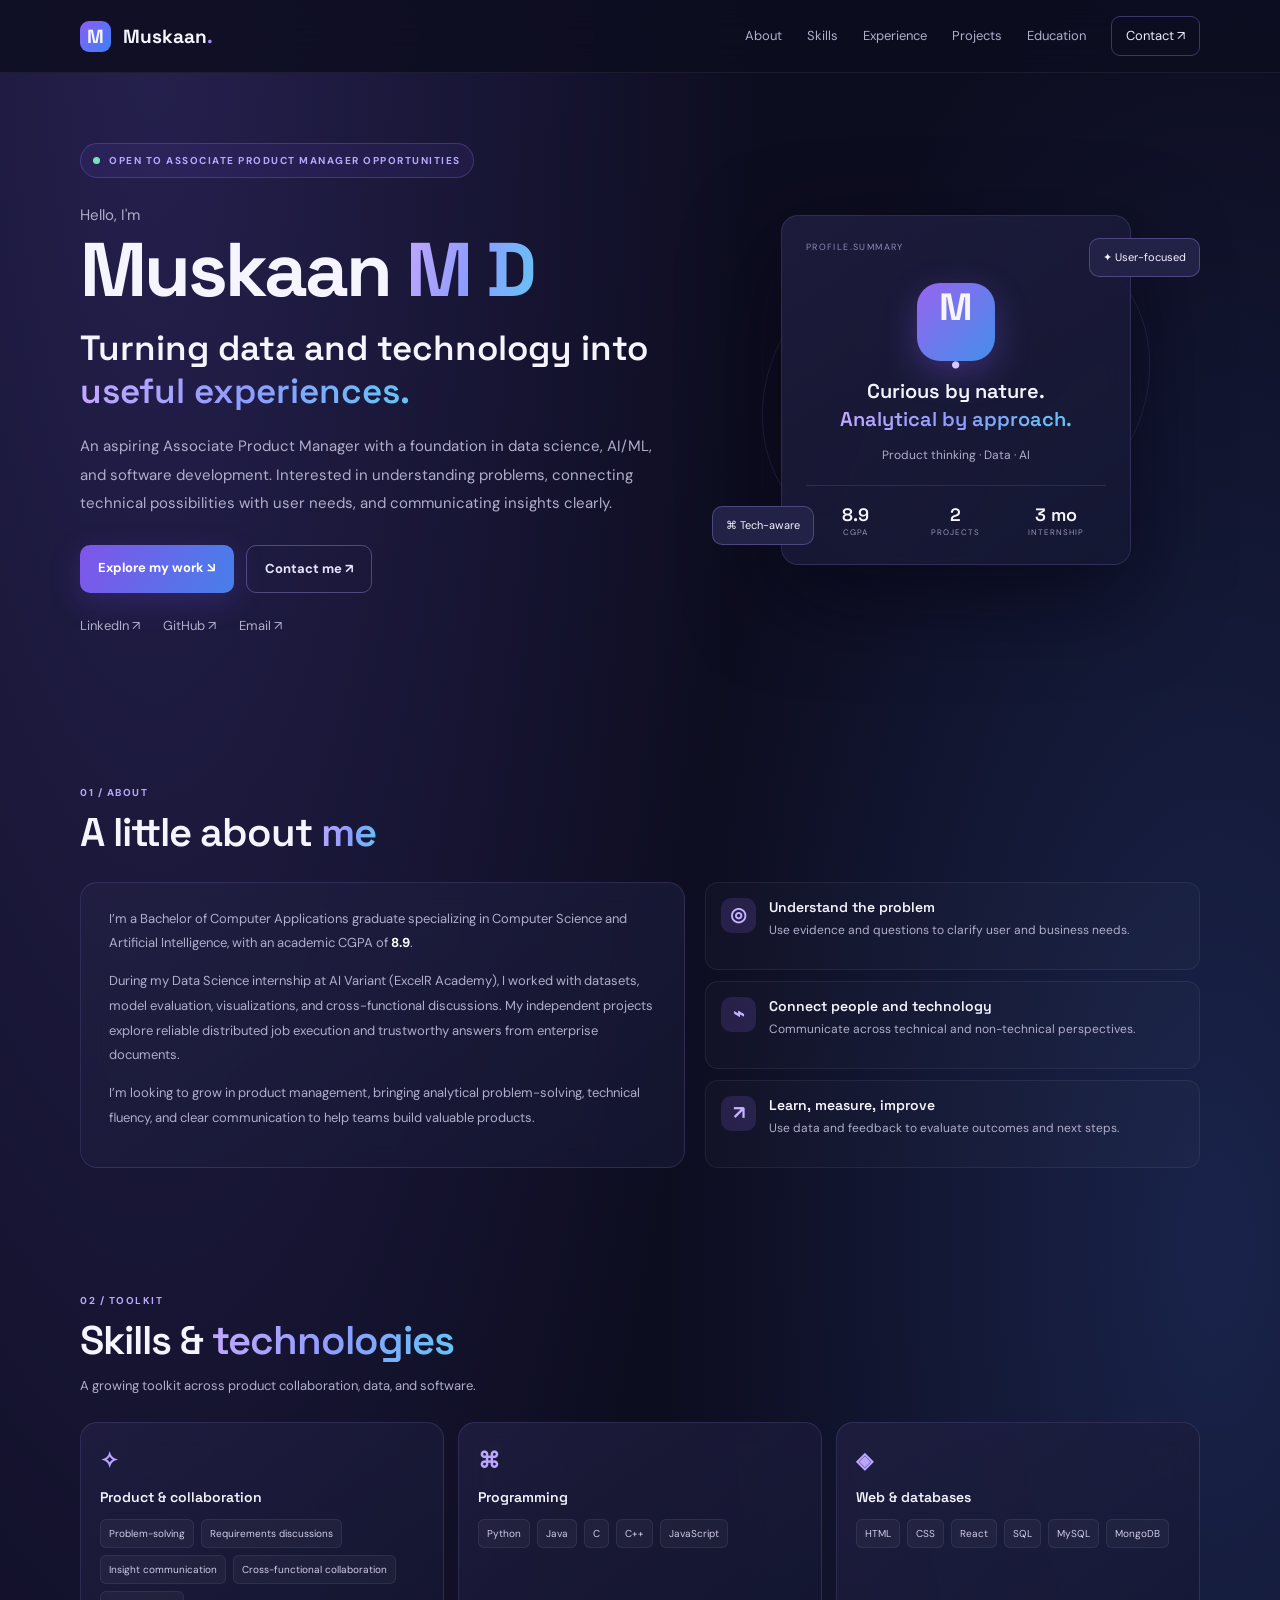
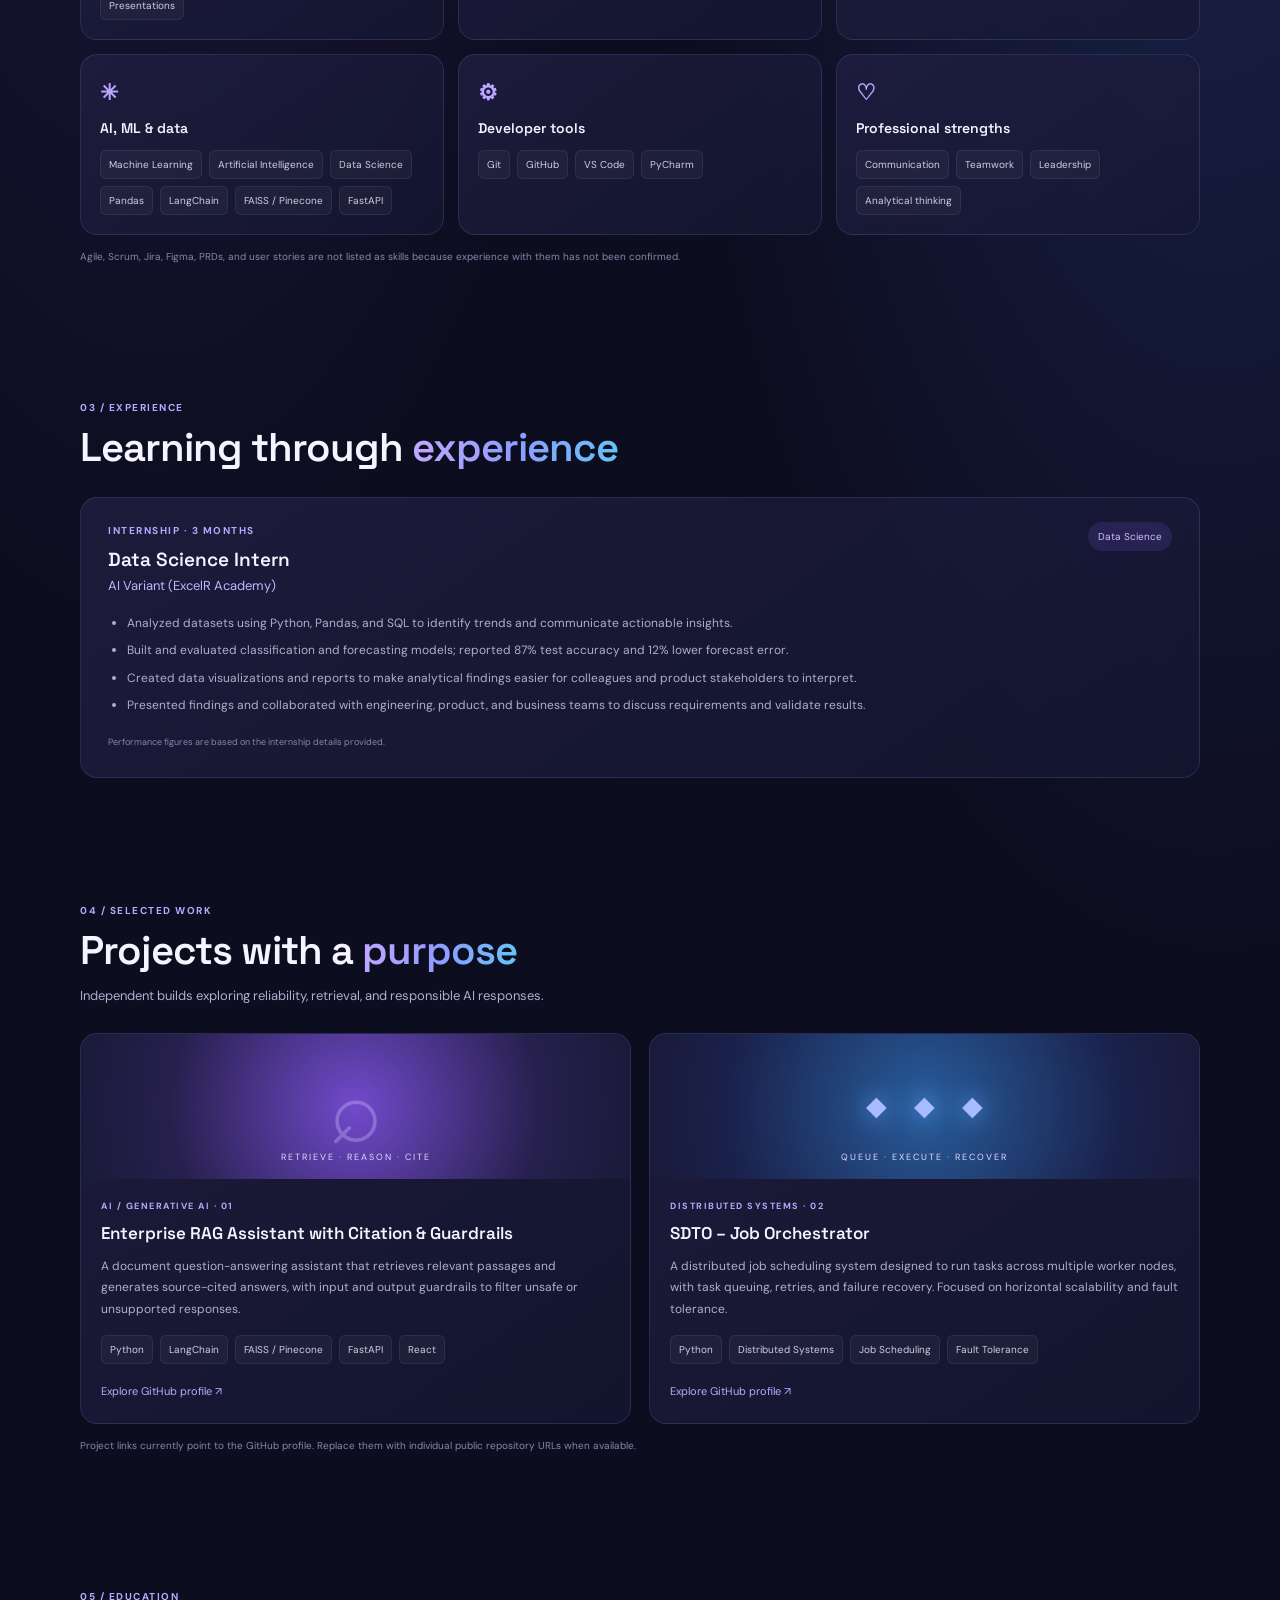
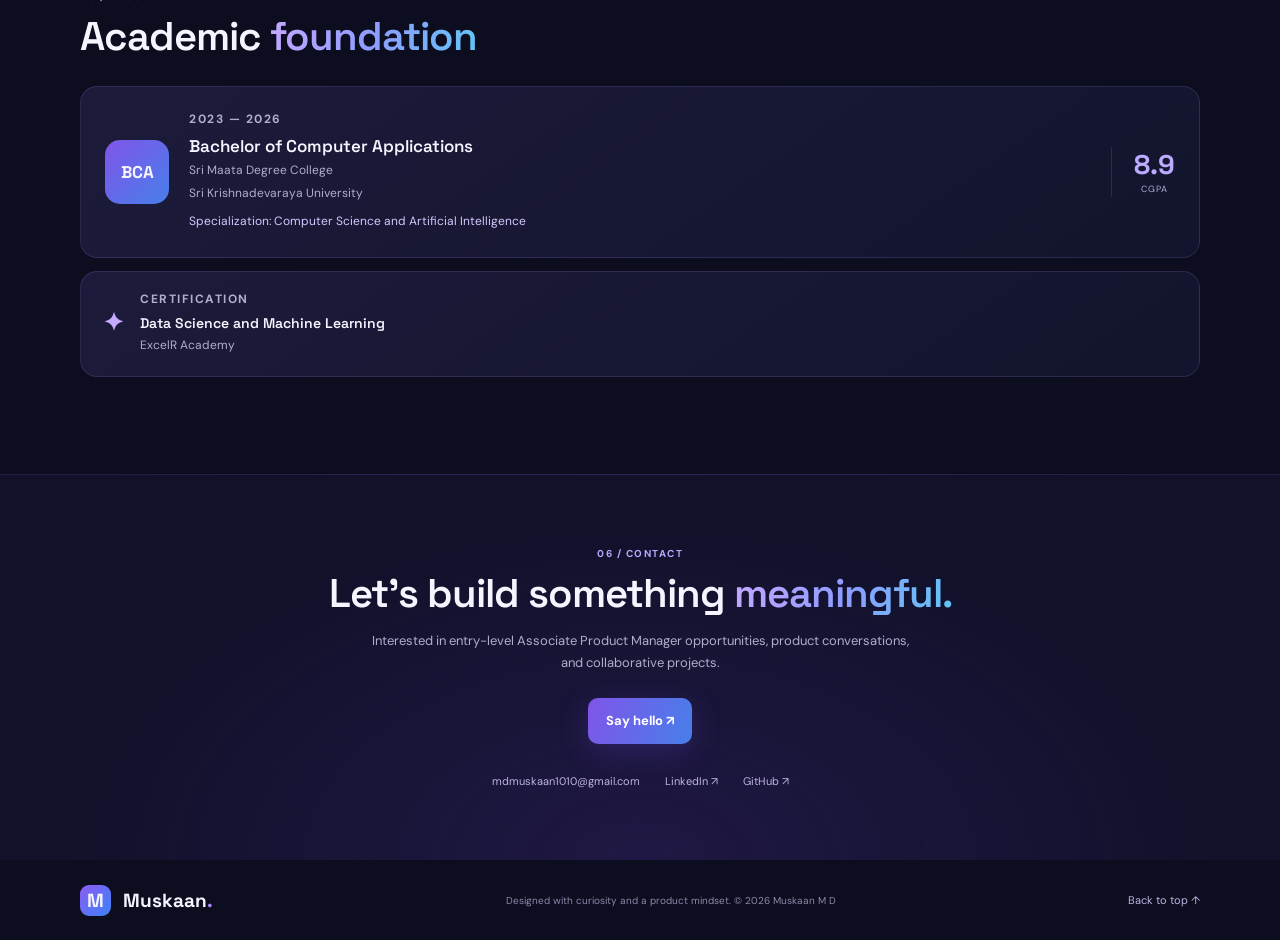
==== index.html @ cc20b36e "Add files via upload" ====
<!doctype html>
<html lang="en"><head>
<meta charset="utf-8"><meta name="viewport" content="width=device-width,initial-scale=1">
<meta name="description" content="Muskaan M D — aspiring Associate Product Manager, Data Science and AI/ML.">
<meta name="theme-color" content="#111027"><title>Muskaan M D | Associate Product Manager</title>
<link rel="preconnect" href="https://fonts.googleapis.com"><link rel="preconnect" href="https://fonts.gstatic.com" crossorigin>
<link href="https://fonts.googleapis.com/css2?family=DM+Sans:wght@400;500;600;700&family=Space+Grotesk:wght@500;600;700&display=swap" rel="stylesheet">
<link rel="stylesheet" href="styles.css"></head><body>
<header><nav class="nav wrap"><a class="brand" href="#home"><b>M</b> Muskaan<span>.</span></a><button class="menu" aria-label="Toggle menu">☰</button>
<div class="links"><a href="#about">About</a><a href="#skills">Skills</a><a href="#experience">Experience</a><a href="#projects">Projects</a><a href="#education">Education</a><a class="navbtn" href="#contact">Contact ↗</a></div></nav></header>
<main>
<section class="hero wrap" id="home"><div>
<div class="eyebrow"><i></i> OPEN TO ASSOCIATE PRODUCT MANAGER OPPORTUNITIES</div><p class="hello">Hello, I'm</p>
<h1>Muskaan <em>M D</em></h1><h2>Turning data and technology into <em>useful experiences.</em></h2>
<p class="lead">An aspiring Associate Product Manager with a foundation in data science, AI/ML, and software development. Interested in understanding problems, connecting technical possibilities with user needs, and communicating insights clearly.</p>
<div class="actions"><a class="primary" href="#projects">Explore my work ↘</a><a class="secondary" href="mailto:mdmuskaan1010@gmail.com">Contact me ↗</a></div>
<div class="social"><a href="https://www.linkedin.com/in/muskaan-m-d-4bb947451/" target="_blank" rel="noreferrer">LinkedIn ↗</a><a href="https://github.com/Muskaan1010" target="_blank" rel="noreferrer">GitHub ↗</a><a href="mailto:mdmuskaan1010@gmail.com">Email ↗</a></div>
</div><div class="visual"><div class="orbit"></div><div class="profile glass"><small>PROFILE.SUMMARY</small><div class="avatar">M<span>.</span></div><h3>Curious by nature.<br><em>Analytical by approach.</em></h3><p>Product thinking · Data · AI</p><div class="stats"><div><b>8.9</b><small>CGPA</small></div><div><b>2</b><small>PROJECTS</small></div><div><b>3 mo</b><small>INTERNSHIP</small></div></div></div><span class="chip top">✦ User-focused</span><span class="chip bottom">⌘ Tech-aware</span></div></section>
<section class="section wrap" id="about"><p class="kicker">01 / ABOUT</p><h2>A little about <em>me</em></h2><div class="aboutgrid"><article class="glass about"><p>I’m a Bachelor of Computer Applications graduate specializing in Computer Science and Artificial Intelligence, with an academic CGPA of <strong>8.9</strong>.</p><p>During my Data Science internship at AI Variant (ExcelR Academy), I worked with datasets, model evaluation, visualizations, and cross-functional discussions. My independent projects explore reliable distributed job execution and trustworthy answers from enterprise documents.</p><p>I’m looking to grow in product management, bringing analytical problem-solving, technical fluency, and clear communication to help teams build valuable products.</p></article><div class="focus"><article><b>◎</b><div><h3>Understand the problem</h3><p>Use evidence and questions to clarify user and business needs.</p></div></article><article><b>⌁</b><div><h3>Connect people and technology</h3><p>Communicate across technical and non-technical perspectives.</p></div></article><article><b>↗</b><div><h3>Learn, measure, improve</h3><p>Use data and feedback to evaluate outcomes and next steps.</p></div></article></div></div></section>
<section class="section wrap" id="skills"><p class="kicker">02 / TOOLKIT</p><h2>Skills &amp; <em>technologies</em></h2><p class="sub">A growing toolkit across product collaboration, data, and software.</p><div class="grid3">
<article class="glass skill"><b>✧</b><h3>Product &amp; collaboration</h3><div class="tags"><span>Problem-solving</span><span>Requirements discussions</span><span>Insight communication</span><span>Cross-functional collaboration</span><span>Presentations</span></div></article>
<article class="glass skill"><b>⌘</b><h3>Programming</h3><div class="tags"><span>Python</span><span>Java</span><span>C</span><span>C++</span><span>JavaScript</span></div></article>
<article class="glass skill"><b>◈</b><h3>Web &amp; databases</h3><div class="tags"><span>HTML</span><span>CSS</span><span>React</span><span>SQL</span><span>MySQL</span><span>MongoDB</span></div></article>
<article class="glass skill"><b>✳</b><h3>AI, ML &amp; data</h3><div class="tags"><span>Machine Learning</span><span>Artificial Intelligence</span><span>Data Science</span><span>Pandas</span><span>LangChain</span><span>FAISS / Pinecone</span><span>FastAPI</span></div></article>
<article class="glass skill"><b>⚙</b><h3>Developer tools</h3><div class="tags"><span>Git</span><span>GitHub</span><span>VS Code</span><span>PyCharm</span></div></article>
<article class="glass skill"><b>♡</b><h3>Professional strengths</h3><div class="tags"><span>Communication</span><span>Teamwork</span><span>Leadership</span><span>Analytical thinking</span></div></article></div>
<p class="note">Agile, Scrum, Jira, Figma, PRDs, and user stories are not listed as skills because experience with them has not been confirmed.</p></section>
<section class="section wrap" id="experience"><p class="kicker">03 / EXPERIENCE</p><h2>Learning through <em>experience</em></h2><article class="glass experience"><div class="exphead"><div><p class="kicker">INTERNSHIP · 3 MONTHS</p><h3>Data Science Intern</h3><p class="company">AI Variant (ExcelR Academy)</p></div><span class="pill">Data Science</span></div><ul><li>Analyzed datasets using Python, Pandas, and SQL to identify trends and communicate actionable insights.</li><li>Built and evaluated classification and forecasting models; reported 87% test accuracy and 12% lower forecast error.</li><li>Created data visualizations and reports to make analytical findings easier for colleagues and product stakeholders to interpret.</li><li>Presented findings and collaborated with engineering, product, and business teams to discuss requirements and validate results.</li></ul><small class="note">Performance figures are based on the internship details provided.</small></article></section>
<section class="section wrap" id="projects"><p class="kicker">04 / SELECTED WORK</p><h2>Projects with a <em>purpose</em></h2><p class="sub">Independent builds exploring reliability, retrieval, and responsible AI responses.</p><div class="projects">
<article class="glass project"><div class="art rag">⌕<small>RETRIEVE · REASON · CITE</small></div><div class="projectbody"><p class="kicker">AI / GENERATIVE AI · 01</p><h3>Enterprise RAG Assistant with Citation &amp; Guardrails</h3><p>A document question-answering assistant that retrieves relevant passages and generates source-cited answers, with input and output guardrails to filter unsafe or unsupported responses.</p><div class="tags"><span>Python</span><span>LangChain</span><span>FAISS / Pinecone</span><span>FastAPI</span><span>React</span></div><a href="https://github.com/Muskaan1010" target="_blank" rel="noreferrer">Explore GitHub profile ↗</a></div></article>
<article class="glass project"><div class="art orch"><div class="nodes">◆　◆　◆</div><small>QUEUE · EXECUTE · RECOVER</small></div><div class="projectbody"><p class="kicker">DISTRIBUTED SYSTEMS · 02</p><h3>SDTO – Job Orchestrator</h3><p>A distributed job scheduling system designed to run tasks across multiple worker nodes, with task queuing, retries, and failure recovery. Focused on horizontal scalability and fault tolerance.</p><div class="tags"><span>Python</span><span>Distributed Systems</span><span>Job Scheduling</span><span>Fault Tolerance</span></div><a href="https://github.com/Muskaan1010" target="_blank" rel="noreferrer">Explore GitHub profile ↗</a></div></article></div><p class="note">Project links currently point to the GitHub profile. Replace them with individual public repository URLs when available.</p></section>
<section class="section wrap" id="education"><p class="kicker">05 / EDUCATION</p><h2>Academic <em>foundation</em></h2><article class="glass education"><div class="degree">BCA</div><div class="edu"><p class="kicker">2023 — 2026</p><h3>Bachelor of Computer Applications</h3><p>Sri Maata Degree College</p><p class="muted">Sri Krishnadevaraya University</p><p class="special">Specialization: Computer Science and Artificial Intelligence</p></div><div class="cgpa"><b>8.9</b><small>CGPA</small></div></article><article class="glass cert"><b>✦</b><div><p class="kicker">CERTIFICATION</p><h3>Data Science and Machine Learning</h3><p class="muted">ExcelR Academy</p></div></article></section>
<section class="contact" id="contact"><div class="wrap"><p class="kicker">06 / CONTACT</p><h2>Let's build something <em>meaningful.</em></h2><p>Interested in entry-level Associate Product Manager opportunities, product conversations, and collaborative projects.</p><a class="primary" href="mailto:mdmuskaan1010@gmail.com">Say hello ↗</a><div class="contactlinks"><a href="mailto:mdmuskaan1010@gmail.com">mdmuskaan1010@gmail.com</a><a href="https://www.linkedin.com/in/muskaan-m-d-4bb947451/" target="_blank" rel="noreferrer">LinkedIn ↗</a><a href="https://github.com/Muskaan1010" target="_blank" rel="noreferrer">GitHub ↗</a></div></div></section>
</main><footer class="footer wrap"><a class="brand" href="#home"><b>M</b> Muskaan<span>.</span></a><p>Designed with curiosity and a product mindset. © <span id="year"></span> Muskaan M D</p><a href="#home">Back to top ↑</a></footer><script src="script.js"></script></body></html>
---- styles.css ----
*{box-sizing:border-box}html{scroll-behavior:smooth;scroll-padding-top:85px}body{margin:0;background:radial-gradient(ellipse at 12% 0%,#25204e,transparent 38%),radial-gradient(ellipse at 95% 30%,#19234a,transparent 32%),#0d0d20;color:#f5f4ff;font:15px/1.7 'DM Sans',sans-serif}a{color:inherit}.wrap{width:min(1120px,calc(100% - 44px));margin:auto}em{font-style:normal;background:linear-gradient(105deg,#c5a8ff,#8e9cff,#62c5f5);color:transparent;background-clip:text}.glass{background:linear-gradient(145deg,#222044bd,#151833bd);border:1px solid #b3a0ff25;border-radius:17px;backdrop-filter:blur(12px)}header{position:sticky;top:0;z-index:5;background:#0d0d20d9;backdrop-filter:blur(16px);border-bottom:1px solid #ffffff10}.nav{height:72px;display:flex;align-items:center;justify-content:space-between}.brand{text-decoration:none;font:700 19px 'Space Grotesk'}.brand b{display:inline-grid;place-items:center;width:31px;height:31px;border-radius:9px;background:linear-gradient(135deg,#8b5cf6,#3b82f6);margin-right:7px}.brand span{color:#a78bfa}.links{display:flex;align-items:center;gap:25px}.links a,.social a{font-size:13px;color:#b0aecb;text-decoration:none}.links a:hover,.social a:hover{color:white}.links .navbtn{padding:8px 14px;border:1px solid #8872dc66;border-radius:9px;color:#eeeaff}.menu{display:none;background:none;color:white;border:0;font-size:24px}.hero{min-height:620px;padding:70px 0 85px;display:grid;grid-template-columns:1.1fr .9fr;align-items:center;gap:35px}.eyebrow,.kicker{font-size:10px;font-weight:700;letter-spacing:1.5px;color:#b9a8ff}.eyebrow{display:inline-flex;gap:9px;align-items:center;border:1px solid #9876f544;background:#8b5cf615;border-radius:25px;padding:8px 12px}.eyebrow i{width:7px;height:7px;border-radius:50%;background:#76e4ba}.hello{color:#b0aecb;margin:25px 0 0}.hero h1{font:700 clamp(48px,7vw,76px)/1.08 'Space Grotesk';letter-spacing:-3px;margin:0 0 16px}.hero h2{font:600 clamp(25px,3vw,35px)/1.25 'Space Grotesk';margin:0 0 18px}.lead{color:#b0aecb;max-width:590px;line-height:1.9}.actions{display:flex;gap:12px;margin:27px 0 22px}.primary,.secondary{display:inline-block;text-decoration:none;padding:12px 18px;border-radius:10px;font-size:13px;font-weight:700}.primary{background:linear-gradient(110deg,#8055e9,#477fe9);box-shadow:0 8px 30px #6349d344;color:white}.secondary{border:1px solid #9b8ee866;color:#e7e4ff}.social{display:flex;gap:23px}.visual{min-height:400px;display:grid;place-items:center;position:relative}.orbit{position:absolute;width:400px;height:330px;border:1px solid #9c85ff28;border-radius:50%;transform:rotate(-25deg)}.profile{position:relative;width:min(350px,90%);padding:24px;text-align:center;box-shadow:0 30px 90px #050512aa}.profile>small{display:block;text-align:left;color:#918ab9;font-size:9px;letter-spacing:1.4px}.avatar{width:78px;height:78px;margin:27px auto 16px;display:grid;place-items:center;border-radius:23px;background:linear-gradient(135deg,#9864ee,#438eea);font:700 38px 'Space Grotesk';box-shadow:0 12px 35px #7d5be955}.avatar span{color:#d7c6ff}.profile h3{font:600 20px/1.4 'Space Grotesk';margin:0}.profile p{color:#b0aecb;font-size:12px}.stats{display:grid;grid-template-columns:repeat(3,1fr);border-top:1px solid #ffffff18;padding-top:17px;margin-top:20px}.stats div{display:grid}.stats b{font:600 18px 'Space Grotesk'}.stats small{font-size:8px;color:#9995ba;letter-spacing:1px}.chip{position:absolute;padding:9px 13px;background:#222146;border:1px solid #a58dfb55;border-radius:10px;font-size:11px}.top{top:48px;right:0}.bottom{bottom:45px;left:0}.section{padding:62px 0}.section h2,.contact h2{font:600 clamp(29px,4vw,40px)/1.2 'Space Grotesk';letter-spacing:-1px;margin:0 0 25px}.kicker{margin:0 0 8px}.aboutgrid{display:grid;grid-template-columns:1.1fr .9fr;gap:20px}.about{padding:24px 28px;color:#b0aecb;font-size:13px;line-height:1.9}.about p:first-child{margin-top:0}.about strong{color:white}.focus{display:grid;gap:11px}.focus article{display:flex;gap:13px;padding:15px;border:1px solid #ffffff10;border-radius:13px;background:#ffffff05}.focus article>b{display:grid;place-items:center;width:35px;height:35px;flex:none;border-radius:10px;background:#9168f52a;color:#c5b3ff;font-size:19px}.focus h3,.skill h3{font:600 14px 'Space Grotesk';margin:0 0 4px}.focus p{font-size:12px;color:#b0aecb;margin:0}.sub{color:#b0aecb;font-size:13px;margin:-15px 0 25px}.grid3{display:grid;grid-template-columns:repeat(3,1fr);gap:14px}.skill{padding:19px}.skill>b{font-size:22px;color:#bca5ff}.skill h3{margin:8px 0 13px}.tags{display:flex;flex-wrap:wrap;gap:7px}.tags span{font-size:10px;color:#d1cde9;background:#ffffff09;border:1px solid #ffffff12;padding:5px 8px;border-radius:6px}.note{font-size:10px;color:#8986a8;margin-top:13px}.experience{padding:24px 27px}.exphead{display:flex;justify-content:space-between;gap:15px}.exphead h3,.project h3,.edu h3,.cert h3{font:600 19px 'Space Grotesk';margin:0}.company{color:#c3b5ff;font-size:13px;margin:3px 0}.pill{align-self:flex-start;font-size:10px;color:#cfc2ff;padding:6px 10px;border-radius:20px;background:#8b5cf626}.experience ul{padding-left:19px;color:#b0aecb;font-size:12px;line-height:1.85}.experience li{margin:5px 0}.experience>small{font-size:9px;color:#8986a8}.projects{display:grid;grid-template-columns:repeat(2,1fr);gap:18px}.project{overflow:hidden}.art{height:145px;display:grid;place-items:center;position:relative;font-size:90px;color:#d3c3ff55}.art small{position:absolute;bottom:13px;font-size:9px;letter-spacing:2px;color:#e4d8ff}.rag{background:radial-gradient(circle,#714acb,#27204e 65%,#191a39)}.orch{background:radial-gradient(circle,#285c9b,#1a214b 70%,#191a39)}.nodes{font-size:27px;color:#a7bcff;text-shadow:0 0 25px #60a5fa}.projectbody{padding:20px}.projectbody .kicker{font-size:9px}.projectbody h3{font-size:17px;margin:8px 0}.projectbody>p:not(.kicker){font-size:12px;color:#b0aecb;line-height:1.8}.projectbody .tags{margin:14px 0}.projectbody>a{font-size:11px;color:#bcaaff;text-decoration:none}.education{display:flex;align-items:center;gap:20px;padding:22px 24px}.degree{width:64px;height:64px;flex:none;display:grid;place-items:center;border-radius:15px;background:linear-gradient(135deg,#8055e9,#477fe9);font:700 17px 'Space Grotesk'}.edu{flex:1}.edu .kicker,.cert .kicker{margin:0 0 5px}.edu h3{font-size:17px}.edu p,.cert p{font-size:12px;color:#b0aecb;margin:3px 0}.edu .special{color:#d4c9ff;margin-top:8px}.cgpa{display:grid;text-align:center;border-left:1px solid #ffffff1b;padding-left:22px}.cgpa b{font:700 27px 'Space Grotesk';color:#bcaaff}.cgpa small{font-size:9px;color:#b0aecb;letter-spacing:1px}.cert{display:flex;align-items:center;gap:16px;padding:17px 22px;margin-top:13px}.cert>b{font-size:25px;color:#c5aaff}.cert h3{font-size:14px}.contact{margin-top:35px;padding:70px 0;text-align:center;background:radial-gradient(ellipse at 50% 100%,#34236b66,transparent 65%),#11112a;border-top:1px solid #a58dfb1c}.contact h2{margin-bottom:12px}.contact>div>p:not(.kicker){max-width:560px;margin:12px auto 24px;color:#b0aecb;font-size:13px}.contactlinks{display:flex;justify-content:center;gap:25px;flex-wrap:wrap;margin-top:28px}.contactlinks a,.footer>a:last-child{font-size:11px;color:#bdb5e3;text-decoration:none}.footer{min-height:80px;display:flex;align-items:center;justify-content:space-between;gap:15px}.footer p{font-size:10px;color:#8d89a9}.muted{color:#b0aecb}@media(max-width:850px){.links{gap:13px}.hero{grid-template-columns:1fr .85fr}.grid3{grid-template-columns:repeat(2,1fr)}}@media(max-width:680px){.wrap{width:calc(100% - 34px)}.nav{height:65px}.menu{display:block}.links{display:none;position:absolute;top:65px;left:0;right:0;padding:17px 24px 22px;background:#14142e;border-bottom:1px solid #ffffff15;flex-direction:column;align-items:stretch}.links.open{display:flex}.links a{padding:5px}.hero{display:flex;flex-direction:column;align-items:stretch;padding:52px 0;gap:10px}.hero h1{font-size:57px}.visual{min-height:360px}.orbit{width:320px;height:260px}.top{right:0;top:28px}.bottom{left:0;bottom:28px}.section{padding:47px 0}.aboutgrid,.grid3,.projects{grid-template-columns:1fr}.exphead{flex-direction:column}.education{flex-wrap:wrap;align-items:flex-start}.edu{min-width:calc(100% - 85px)}.cgpa{margin-left:84px;border:0;padding:0}.footer{padding:17px 0;flex-wrap:wrap}.footer p{order:3;width:100%;margin:0}}@media(prefers-reduced-motion:reduce){html{scroll-behavior:auto}}
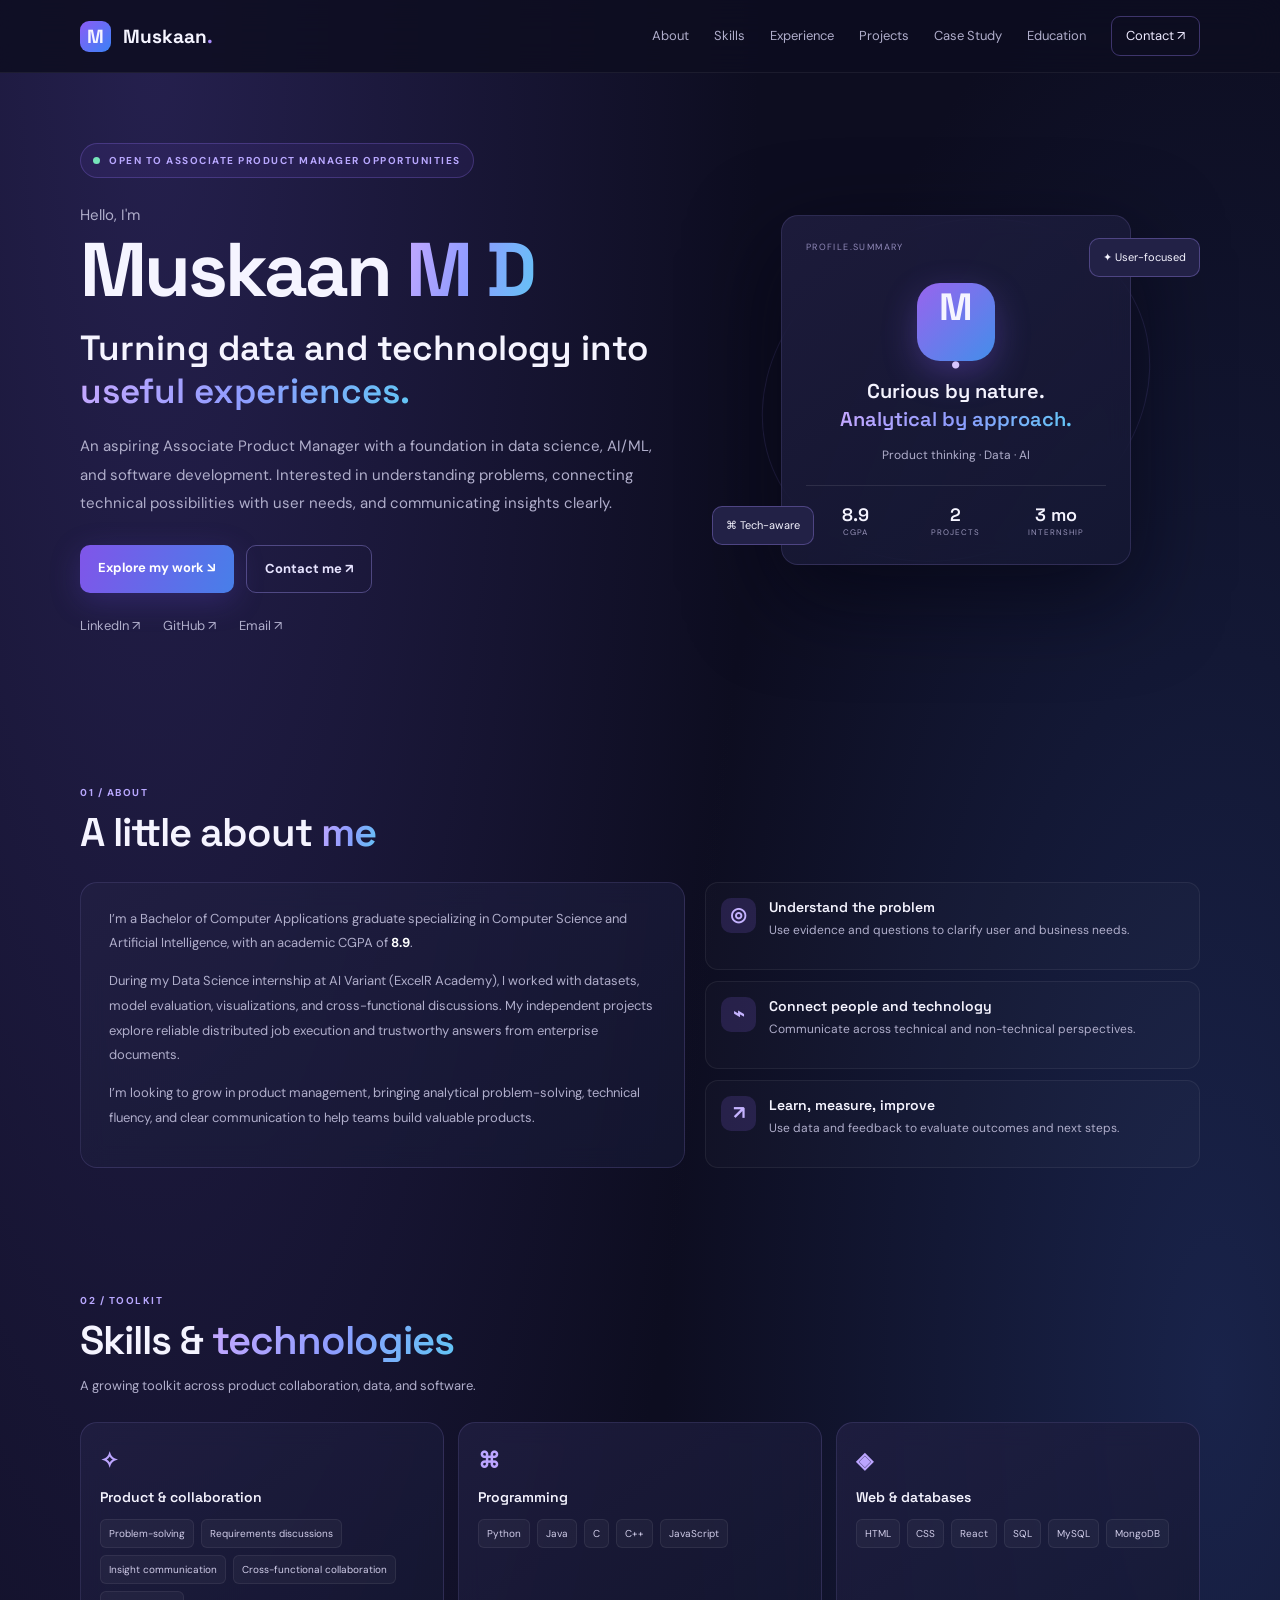
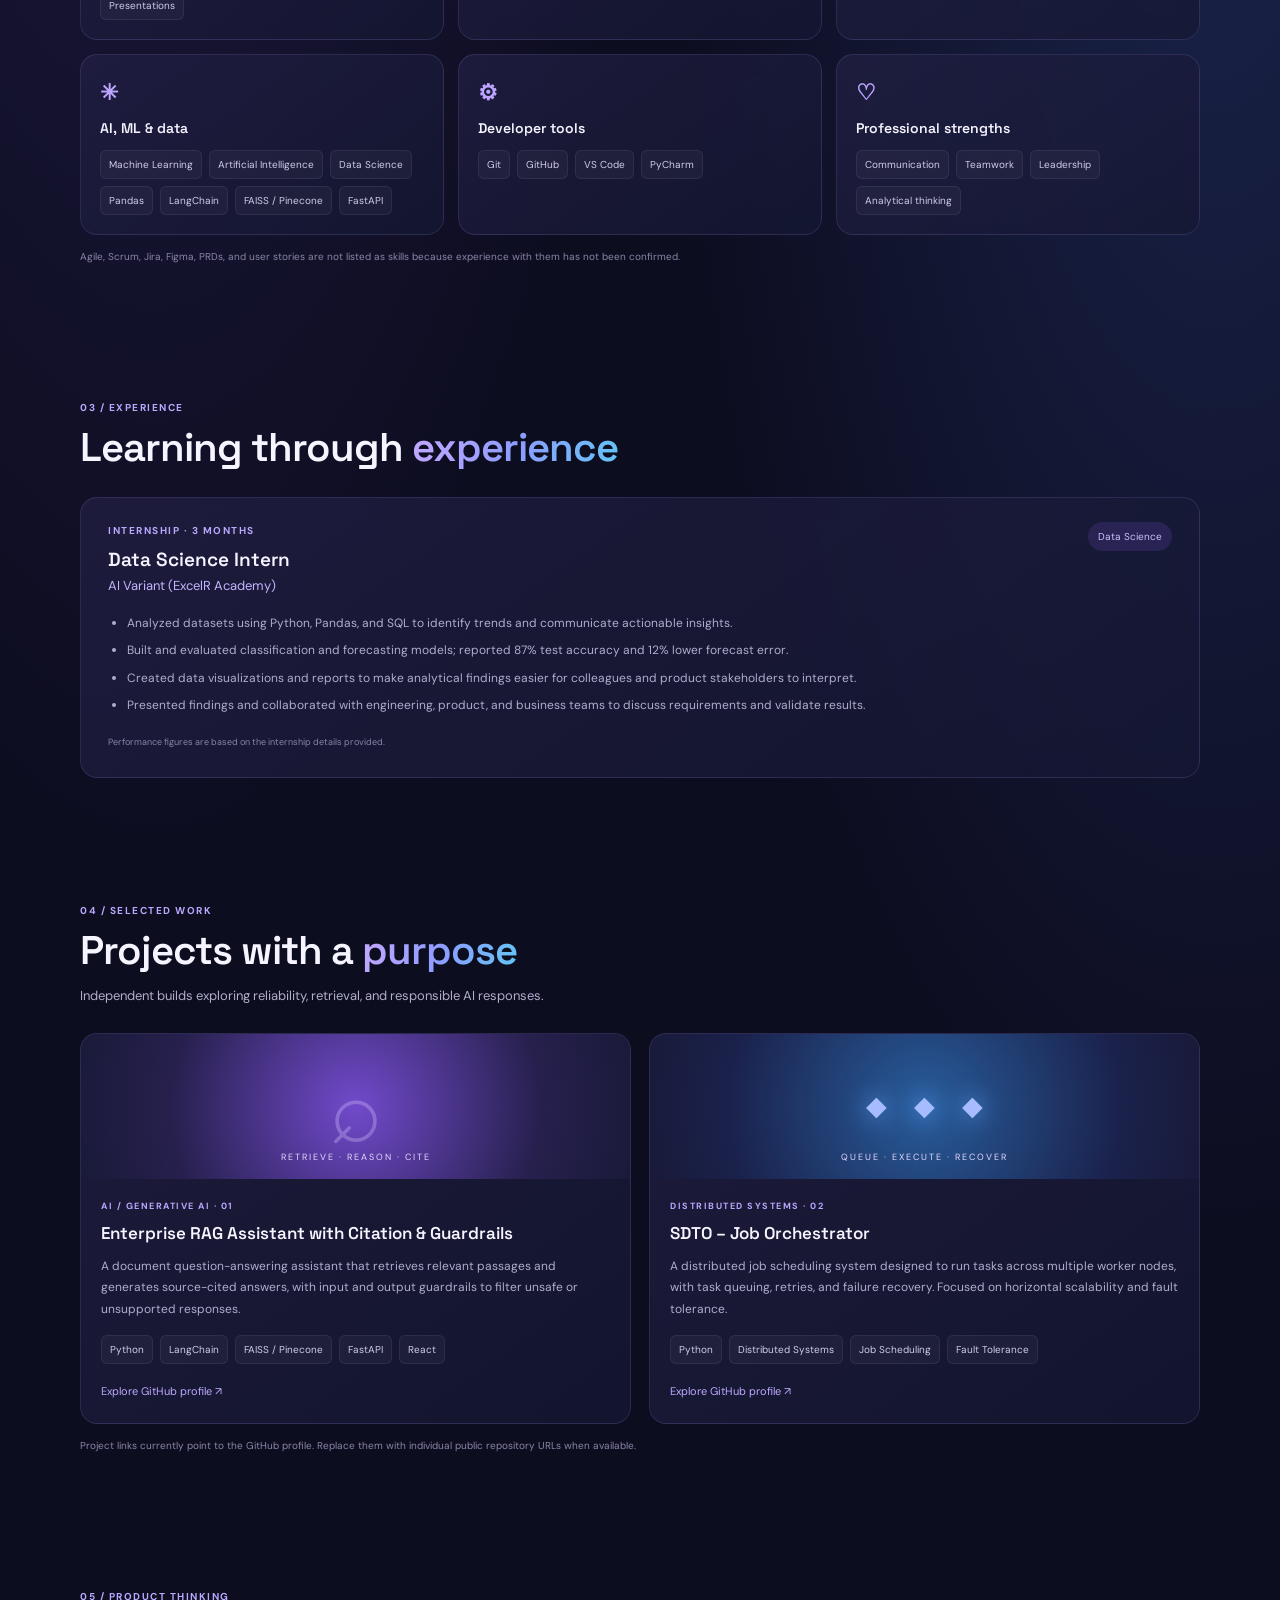
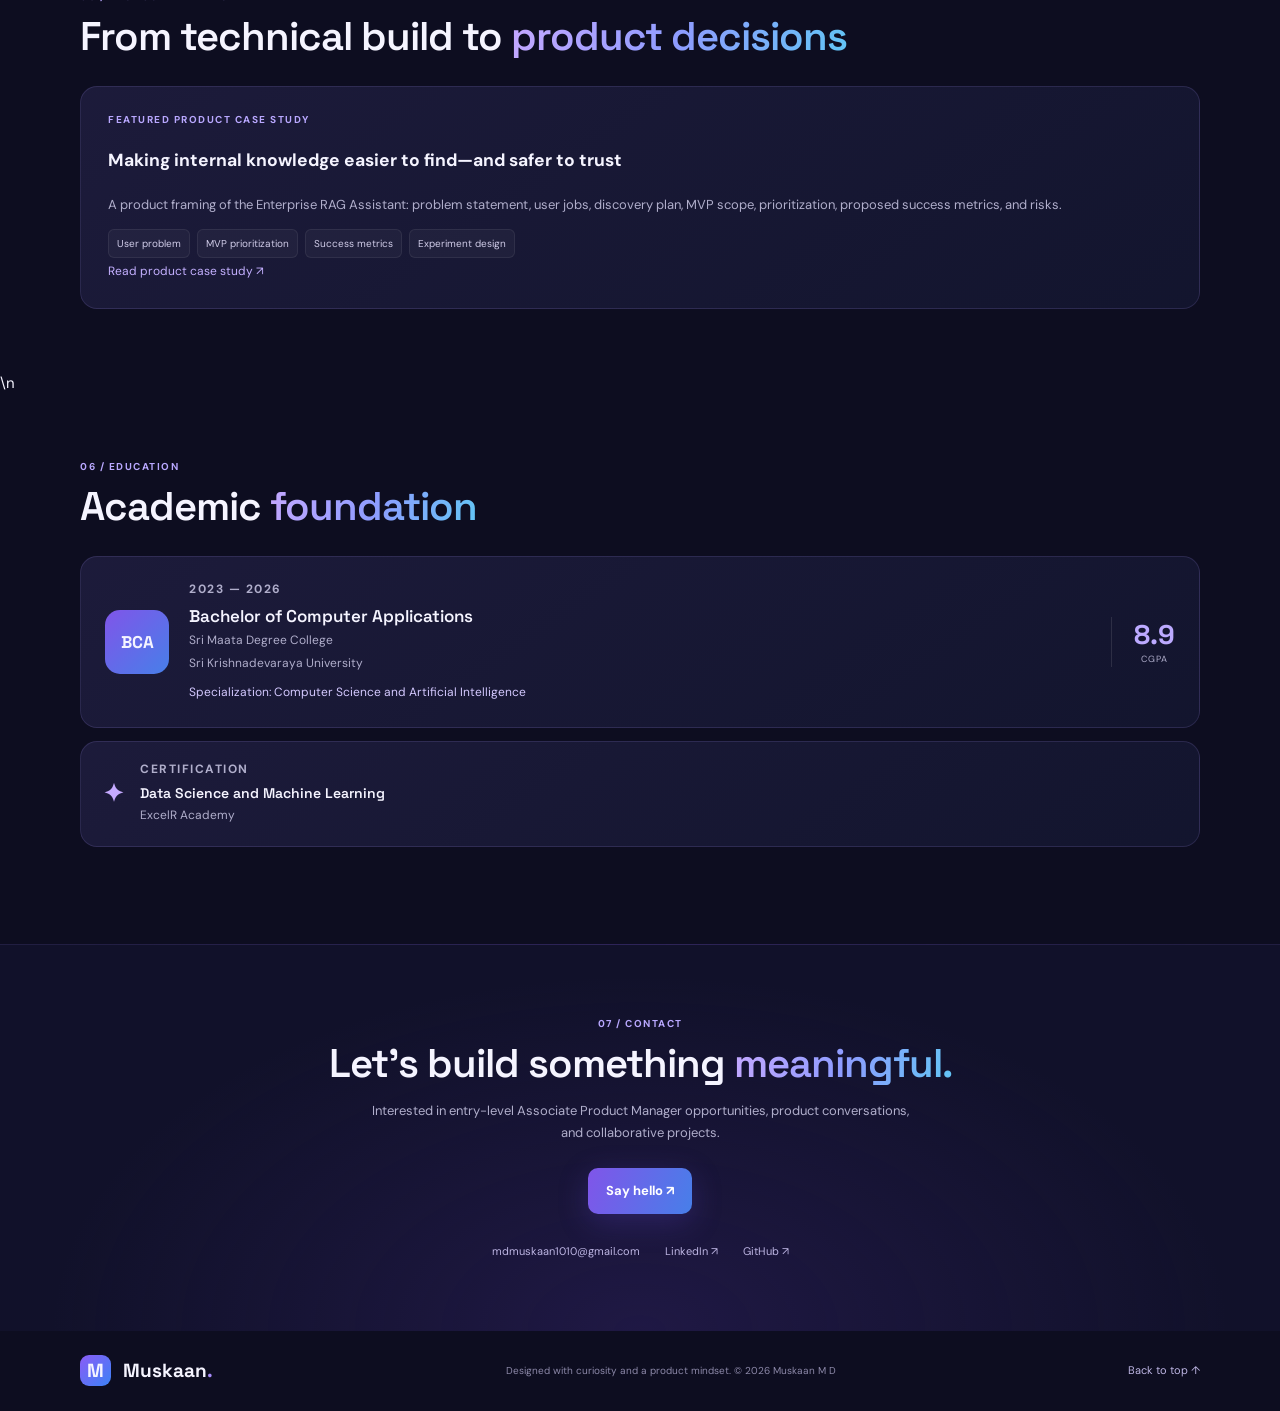
==== commit 6b1da608: "Add files via upload" ====
--- a/index.html
+++ b/index.html
@@ -7,7 +7,7 @@
 <link href="https://fonts.googleapis.com/css2?family=DM+Sans:wght@400;500;600;700&family=Space+Grotesk:wght@500;600;700&display=swap" rel="stylesheet">
 <link rel="stylesheet" href="styles.css"></head><body>
 <header><nav class="nav wrap"><a class="brand" href="#home"><b>M</b> Muskaan<span>.</span></a><button class="menu" aria-label="Toggle menu">☰</button>
-<div class="links"><a href="#about">About</a><a href="#skills">Skills</a><a href="#experience">Experience</a><a href="#projects">Projects</a><a href="#education">Education</a><a class="navbtn" href="#contact">Contact ↗</a></div></nav></header>
+<div class="links"><a href="#about">About</a><a href="#skills">Skills</a><a href="#experience">Experience</a><a href="#projects">Projects</a><a href="#case-study">Case Study</a><a href="#education">Education</a><a class="navbtn" href="#contact">Contact ↗</a></div></nav></header>
 <main>
 <section class="hero wrap" id="home"><div>
 <div class="eyebrow"><i></i> OPEN TO ASSOCIATE PRODUCT MANAGER OPPORTUNITIES</div><p class="hello">Hello, I'm</p>
@@ -29,6 +29,6 @@
 <section class="section wrap" id="projects"><p class="kicker">04 / SELECTED WORK</p><h2>Projects with a <em>purpose</em></h2><p class="sub">Independent builds exploring reliability, retrieval, and responsible AI responses.</p><div class="projects">
 <article class="glass project"><div class="art rag">⌕<small>RETRIEVE · REASON · CITE</small></div><div class="projectbody"><p class="kicker">AI / GENERATIVE AI · 01</p><h3>Enterprise RAG Assistant with Citation &amp; Guardrails</h3><p>A document question-answering assistant that retrieves relevant passages and generates source-cited answers, with input and output guardrails to filter unsafe or unsupported responses.</p><div class="tags"><span>Python</span><span>LangChain</span><span>FAISS / Pinecone</span><span>FastAPI</span><span>React</span></div><a href="https://github.com/Muskaan1010" target="_blank" rel="noreferrer">Explore GitHub profile ↗</a></div></article>
 <article class="glass project"><div class="art orch"><div class="nodes">◆　◆　◆</div><small>QUEUE · EXECUTE · RECOVER</small></div><div class="projectbody"><p class="kicker">DISTRIBUTED SYSTEMS · 02</p><h3>SDTO – Job Orchestrator</h3><p>A distributed job scheduling system designed to run tasks across multiple worker nodes, with task queuing, retries, and failure recovery. Focused on horizontal scalability and fault tolerance.</p><div class="tags"><span>Python</span><span>Distributed Systems</span><span>Job Scheduling</span><span>Fault Tolerance</span></div><a href="https://github.com/Muskaan1010" target="_blank" rel="noreferrer">Explore GitHub profile ↗</a></div></article></div><p class="note">Project links currently point to the GitHub profile. Replace them with individual public repository URLs when available.</p></section>
-<section class="section wrap" id="education"><p class="kicker">05 / EDUCATION</p><h2>Academic <em>foundation</em></h2><article class="glass education"><div class="degree">BCA</div><div class="edu"><p class="kicker">2023 — 2026</p><h3>Bachelor of Computer Applications</h3><p>Sri Maata Degree College</p><p class="muted">Sri Krishnadevaraya University</p><p class="special">Specialization: Computer Science and Artificial Intelligence</p></div><div class="cgpa"><b>8.9</b><small>CGPA</small></div></article><article class="glass cert"><b>✦</b><div><p class="kicker">CERTIFICATION</p><h3>Data Science and Machine Learning</h3><p class="muted">ExcelR Academy</p></div></article></section>
-<section class="contact" id="contact"><div class="wrap"><p class="kicker">06 / CONTACT</p><h2>Let's build something <em>meaningful.</em></h2><p>Interested in entry-level Associate Product Manager opportunities, product conversations, and collaborative projects.</p><a class="primary" href="mailto:mdmuskaan1010@gmail.com">Say hello ↗</a><div class="contactlinks"><a href="mailto:mdmuskaan1010@gmail.com">mdmuskaan1010@gmail.com</a><a href="https://www.linkedin.com/in/muskaan-m-d-4bb947451/" target="_blank" rel="noreferrer">LinkedIn ↗</a><a href="https://github.com/Muskaan1010" target="_blank" rel="noreferrer">GitHub ↗</a></div></div></section>
+<section class="section wrap" id="case-study"><p class="kicker">05 / PRODUCT THINKING</p><h2>From technical build to <em>product decisions</em></h2><article class="glass experience"><p class="kicker">FEATURED PRODUCT CASE STUDY</p><h3>Making internal knowledge easier to find—and safer to trust</h3><p style="color:#b0aecb;font-size:13px;line-height:1.8">A product framing of the Enterprise RAG Assistant: problem statement, user jobs, discovery plan, MVP scope, prioritization, proposed success metrics, and risks.</p><div class="tags"><span>User problem</span><span>MVP prioritization</span><span>Success metrics</span><span>Experiment design</span></div><a href="case-study.html" style="color:#c4b0ff;font-size:12px;text-decoration:none">Read product case study ↗</a></article></section>\n<section class="section wrap" id="education"><p class="kicker">06 / EDUCATION</p><h2>Academic <em>foundation</em></h2><article class="glass education"><div class="degree">BCA</div><div class="edu"><p class="kicker">2023 — 2026</p><h3>Bachelor of Computer Applications</h3><p>Sri Maata Degree College</p><p class="muted">Sri Krishnadevaraya University</p><p class="special">Specialization: Computer Science and Artificial Intelligence</p></div><div class="cgpa"><b>8.9</b><small>CGPA</small></div></article><article class="glass cert"><b>✦</b><div><p class="kicker">CERTIFICATION</p><h3>Data Science and Machine Learning</h3><p class="muted">ExcelR Academy</p></div></article></section>
+<section class="contact" id="contact"><div class="wrap"><p class="kicker">07 / CONTACT</p><h2>Let's build something <em>meaningful.</em></h2><p>Interested in entry-level Associate Product Manager opportunities, product conversations, and collaborative projects.</p><a class="primary" href="mailto:mdmuskaan1010@gmail.com">Say hello ↗</a><div class="contactlinks"><a href="mailto:mdmuskaan1010@gmail.com">mdmuskaan1010@gmail.com</a><a href="https://www.linkedin.com/in/muskaan-m-d-4bb947451/" target="_blank" rel="noreferrer">LinkedIn ↗</a><a href="https://github.com/Muskaan1010" target="_blank" rel="noreferrer">GitHub ↗</a></div></div></section>
 </main><footer class="footer wrap"><a class="brand" href="#home"><b>M</b> Muskaan<span>.</span></a><p>Designed with curiosity and a product mindset. © <span id="year"></span> Muskaan M D</p><a href="#home">Back to top ↑</a></footer><script src="script.js"></script></body></html>
